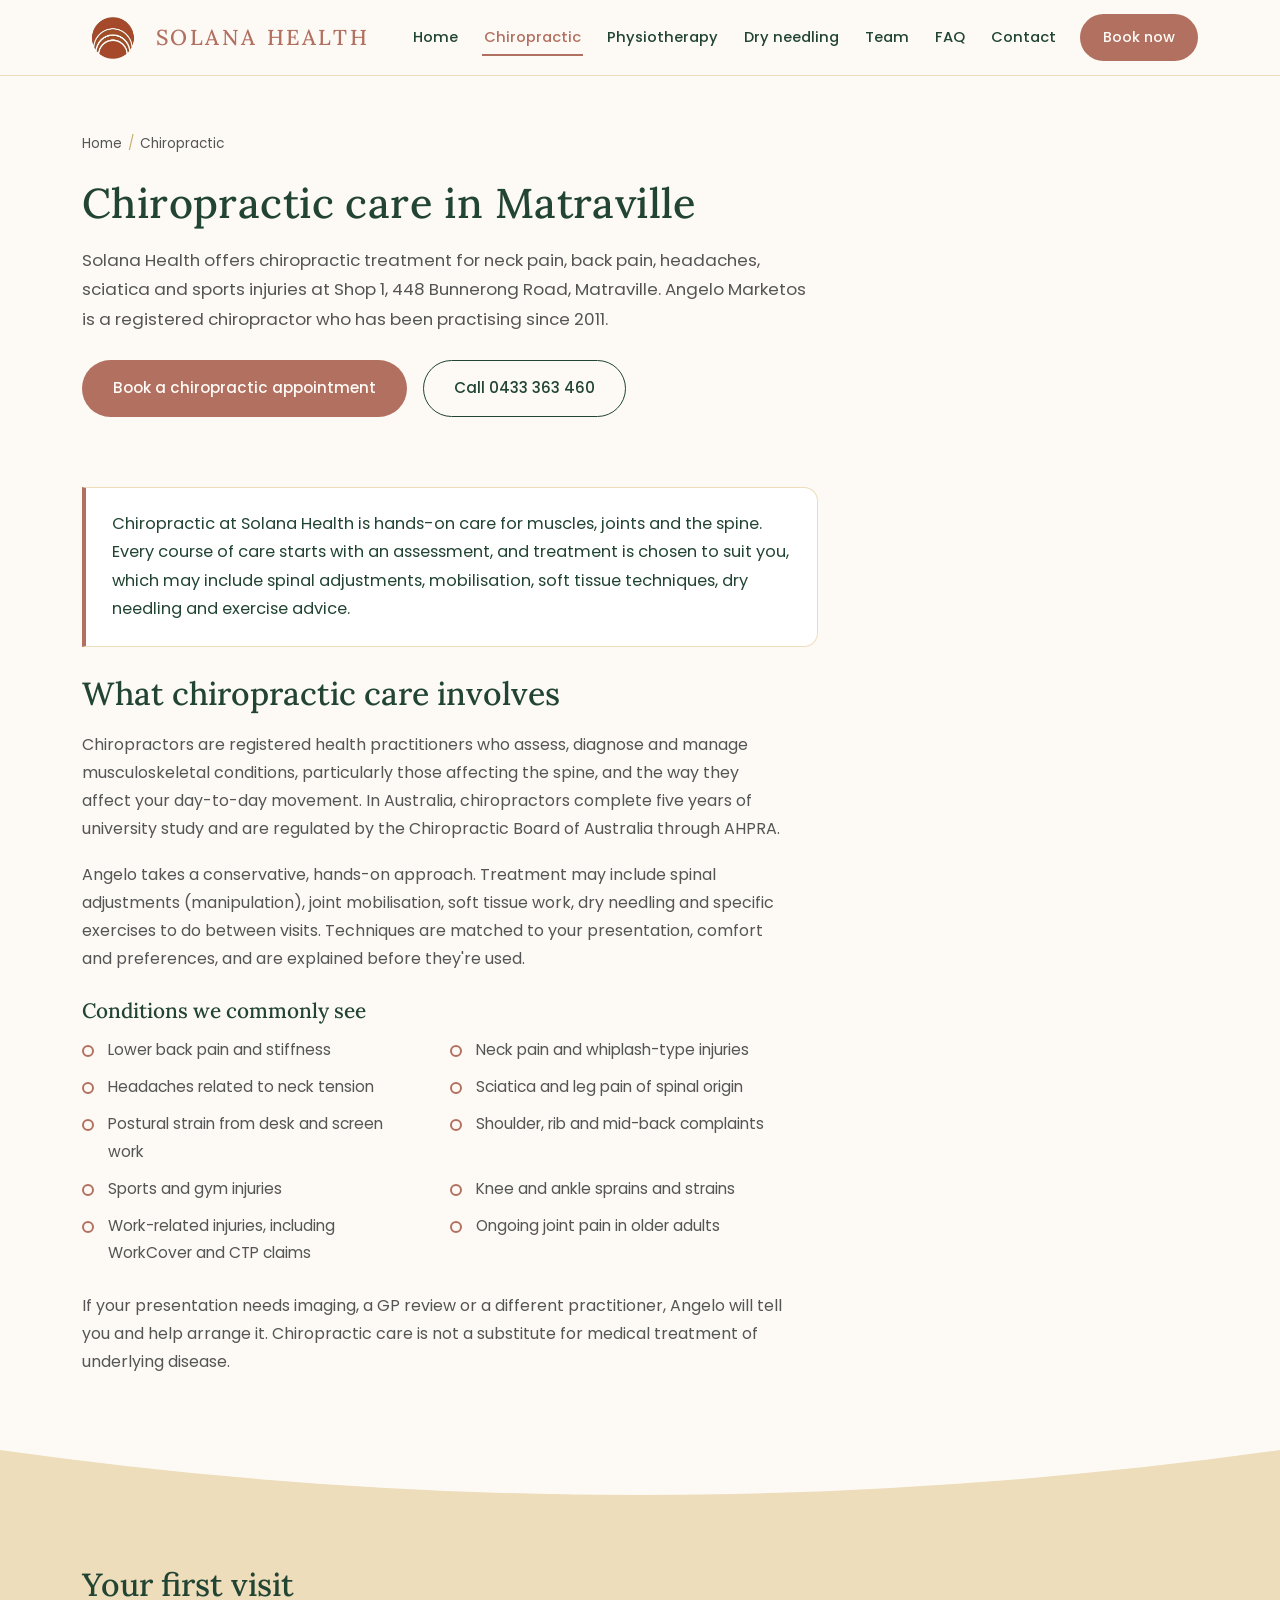
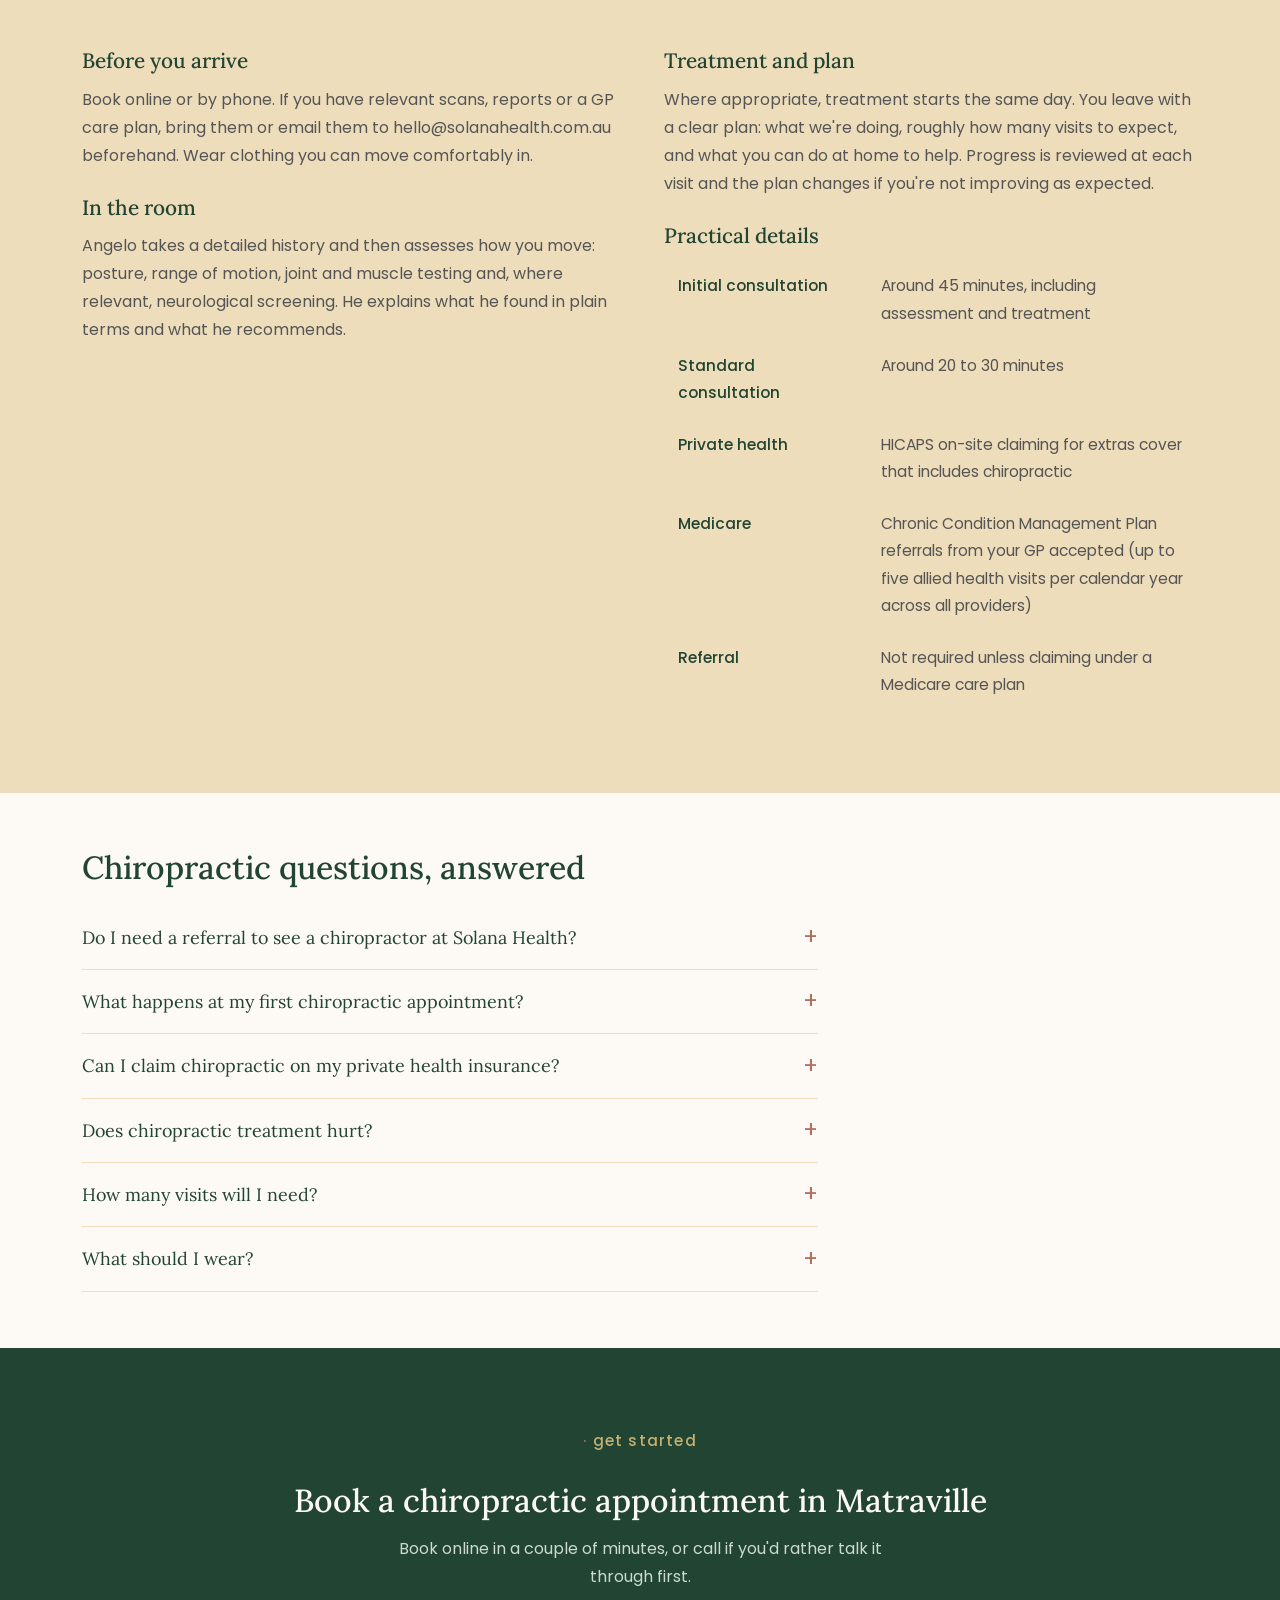
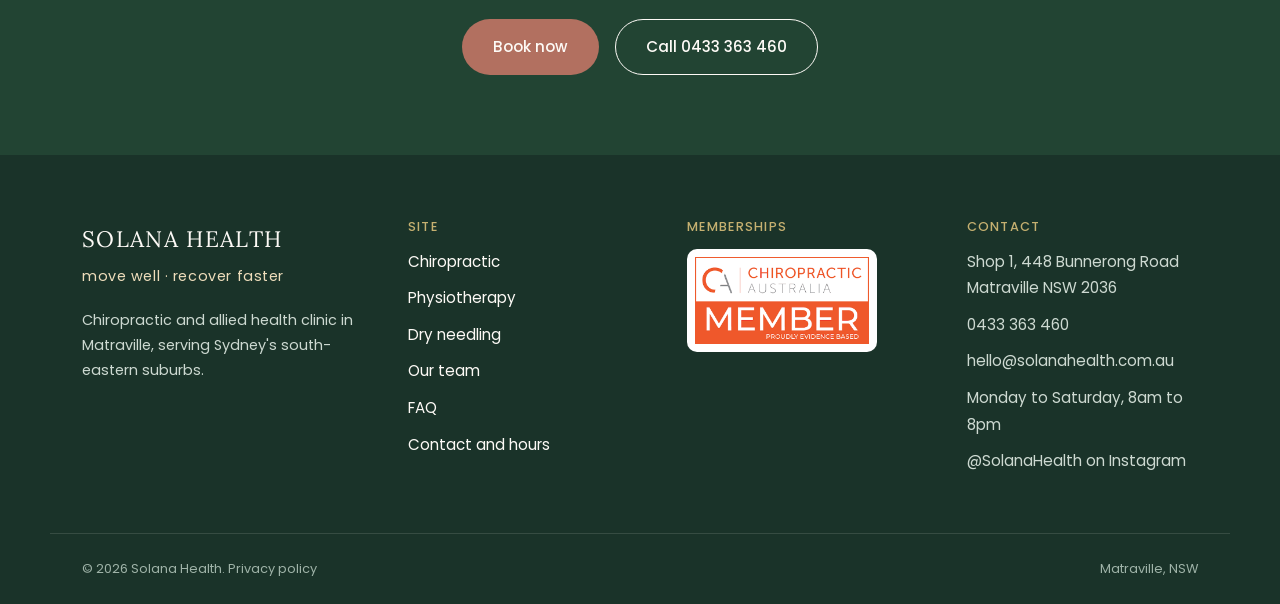
==== chiropractor-matraville/index.html @ 78c8e664 "Add files via upload" ====
<!DOCTYPE html>
<html lang="en-AU">
<head>
<meta charset="UTF-8">
<meta name="viewport" content="width=device-width, initial-scale=1.0">
<!-- Google Tag Manager -->
<script>(function(w,d,s,l,i){w[l]=w[l]||[];w[l].push({'gtm.start':
new Date().getTime(),event:'gtm.js'});var f=d.getElementsByTagName(s)[0],
j=d.createElement(s),dl=l!='dataLayer'?'&l='+l:'';j.async=true;j.src=
'https://www.googletagmanager.com/gtm.js?id='+i+dl;f.parentNode.insertBefore(j,f);
})(window,document,'script','dataLayer','GTM-WJT45XFH');</script>
<!-- End Google Tag Manager -->
<title>Chiropractor Matraville | Chiropractic Care at Solana Health</title>
<meta name="description" content="Chiropractic care in Matraville for neck pain, back pain, headaches, sciatica and sports injuries. Registered chiropractor Angelo Marketos, practising since 2011. HICAPS and Medicare care plans. Book online.">
<link rel="canonical" href="https://solanahealth.com.au/chiropractor-matraville/">
<meta name="robots" content="index, follow, max-snippet:-1, max-image-preview:large">
<meta name="geo.region" content="AU-NSW">
<meta name="geo.placename" content="Matraville">
<meta name="geo.position" content="-33.9561526;151.2298847">
<meta name="ICBM" content="-33.9561526, 151.2298847">
<meta property="og:type" content="website">
<meta property="og:site_name" content="Solana Health">
<meta property="og:locale" content="en_AU">
<meta property="og:title" content="Chiropractor Matraville | Chiropractic Care at Solana Health">
<meta property="og:description" content="Chiropractic care in Matraville for neck pain, back pain, headaches, sciatica and sports injuries. Registered chiropractor Angelo Marketos, practising since 2011. HICAPS and Medicare care plans. Book online.">
<meta property="og:url" content="https://solanahealth.com.au/chiropractor-matraville/">
<meta property="og:image" content="https://solanahealth.com.au/assets/img/og-solana-health.jpg">
<meta property="og:image:width" content="1200">
<meta property="og:image:height" content="630">
<meta name="twitter:card" content="summary_large_image">
<link rel="icon" type="image/png" href="/assets/img/favicon.png">
<link rel="apple-touch-icon" href="/assets/img/apple-touch-icon.png">
<link rel="preconnect" href="https://fonts.googleapis.com">
<link rel="preconnect" href="https://fonts.gstatic.com" crossorigin>
<link href="https://fonts.googleapis.com/css2?family=Lora:ital,wght@0,400;0,500;0,600;1,400&family=Poppins:wght@300;400;500;600&display=swap" rel="stylesheet">
<link rel="stylesheet" href="/assets/css/site.css">
<script type="application/ld+json">
{
 "@context": "https://schema.org",
 "@graph": [
  {
   "@type": "WebSite",
   "@id": "https://solanahealth.com.au/#website",
   "url": "https://solanahealth.com.au/",
   "name": "Solana Health",
   "publisher": {
    "@id": "https://solanahealth.com.au/#clinic"
   },
   "inLanguage": "en-AU"
  },
  {
   "@type": [
    "MedicalClinic",
    "LocalBusiness"
   ],
   "@id": "https://solanahealth.com.au/#clinic",
   "name": "Solana Health",
   "alternateName": "Solana Health Matraville",
   "description": "Solana Health is an allied health clinic at Shop 1, 448 Bunnerong Road, Matraville NSW 2036, offering chiropractic care and dry needling, with physiotherapy to follow. Open Monday to Saturday, 8am to 8pm. HICAPS on-site claiming and Medicare care plan referrals accepted.",
   "url": "https://solanahealth.com.au/",
   "logo": "https://solanahealth.com.au/assets/img/solana-health-icon.png",
   "image": "https://solanahealth.com.au/assets/img/og-solana-health.jpg",
   "telephone": "+61 433 363 460",
   "email": "hello@solanahealth.com.au",
   "slogan": "move well · recover faster",
   "priceRange": "$$",
   "currenciesAccepted": "AUD",
   "paymentAccepted": "Cash, Credit Card, EFTPOS, HICAPS",
   "medicalSpecialty": [
    "Chiropractic",
    "Musculoskeletal"
   ],
   "address": {
    "@type": "PostalAddress",
    "streetAddress": "Shop 1, 448 Bunnerong Road",
    "addressLocality": "Matraville",
    "addressRegion": "NSW",
    "postalCode": "2036",
    "addressCountry": "AU"
   },
   "geo": {
    "@type": "GeoCoordinates",
    "latitude": -33.9561526,
    "longitude": 151.2298847
   },
   "hasMap": "https://www.google.com/maps?q=Shop+1+448+Bunnerong+Road+Matraville+NSW+2036",
   "openingHoursSpecification": [
    {
     "@type": "OpeningHoursSpecification",
     "dayOfWeek": [
      "Monday",
      "Tuesday",
      "Wednesday",
      "Thursday",
      "Friday",
      "Saturday"
     ],
     "opens": "08:00",
     "closes": "20:00"
    }
   ],
   "areaServed": [
    {
     "@type": "Place",
     "name": "Matraville"
    },
    {
     "@type": "Place",
     "name": "Maroubra"
    },
    {
     "@type": "Place",
     "name": "Malabar"
    },
    {
     "@type": "Place",
     "name": "Chifley"
    },
    {
     "@type": "Place",
     "name": "Little Bay"
    },
    {
     "@type": "Place",
     "name": "Phillip Bay"
    },
    {
     "@type": "Place",
     "name": "La Perouse"
    },
    {
     "@type": "Place",
     "name": "Eastgardens"
    },
    {
     "@type": "Place",
     "name": "Pagewood"
    },
    {
     "@type": "Place",
     "name": "Hillsdale"
    },
    {
     "@type": "Place",
     "name": "Botany"
    },
    {
     "@type": "Place",
     "name": "Randwick"
    },
    {
     "@type": "Place",
     "name": "Eastern Suburbs Sydney"
    }
   ],
   "sameAs": [
    "https://www.instagram.com/solanahealth/"
   ],
   "founder": {
    "@id": "https://solanahealth.com.au/team/#angelo"
   },
   "employee": {
    "@id": "https://solanahealth.com.au/team/#angelo"
   },
   "availableService": [
    {
     "@type": "MedicalTherapy",
     "name": "Chiropractic",
     "url": "https://solanahealth.com.au/chiropractor-matraville/"
    },
    {
     "@type": "MedicalTherapy",
     "name": "Dry needling",
     "url": "https://solanahealth.com.au/dry-needling/"
    }
   ],
   "potentialAction": {
    "@type": "ReserveAction",
    "target": "https://solana-health.au5.cliniko.com/bookings#service",
    "name": "Book an appointment"
   }
  },
  {
   "@type": "Person",
   "@id": "https://solanahealth.com.au/team/#angelo",
   "name": "Angelo Marketos",
   "givenName": "Angelo",
   "familyName": "Marketos",
   "jobTitle": "Principal Chiropractor",
   "honorificPrefix": "Dr",
   "description": "Angelo Marketos is a chiropractor registered with the Chiropractic Board of Australia (AHPRA CHI0001597312), practising since 2011. He is the principal chiropractor at Solana Health in Matraville, Sydney.",
   "image": "https://solanahealth.com.au/assets/img/angelo-marketos-chiropractor-matraville.jpg",
   "url": "https://solanahealth.com.au/team/",
   "worksFor": {
    "@id": "https://solanahealth.com.au/#clinic"
   },
   "identifier": {
    "@type": "PropertyValue",
    "propertyID": "AHPRA registration number",
    "value": "CHI0001597312"
   },
   "hasCredential": [
    {
     "@type": "EducationalOccupationalCredential",
     "credentialCategory": "degree",
     "name": "Bachelor of Chiropractic Science"
    },
    {
     "@type": "EducationalOccupationalCredential",
     "credentialCategory": "degree",
     "name": "Master of Chiropractic"
    }
   ],
   "memberOf": {
    "@type": "Organization",
    "name": "Chiropractic Australia",
    "url": "https://www.chiropracticaustralia.org.au/"
   },
   "knowsAbout": [
    "Chiropractic",
    "Neck pain",
    "Lower back pain",
    "Headaches",
    "Sciatica",
    "Sports injuries",
    "Dry needling"
   ]
  },
  {
   "@type": "BreadcrumbList",
   "itemListElement": [
    {
     "@type": "ListItem",
     "position": 1,
     "name": "Home",
     "item": "https://solanahealth.com.au/"
    },
    {
     "@type": "ListItem",
     "position": 2,
     "name": "Chiropractic",
     "item": "https://solanahealth.com.au/chiropractor-matraville/"
    }
   ]
  },
  {
   "@type": "FAQPage",
   "mainEntity": [
    {
     "@type": "Question",
     "name": "Do I need a referral to see a chiropractor at Solana Health?",
     "acceptedAnswer": {
      "@type": "Answer",
      "text": "No. You can book directly online or by phone. A GP referral is only needed if you want to use a Medicare Chronic Condition Management Plan (previously called an EPC or CDM plan) for part of your care."
     }
    },
    {
     "@type": "Question",
     "name": "What happens at my first chiropractic appointment?",
     "acceptedAnswer": {
      "@type": "Answer",
      "text": "Your first visit includes a discussion of your health history and current concern, a physical and movement assessment, and, where appropriate, treatment on the day. Angelo explains what he found and agrees a plan with you before anything else happens. Allow around 45 minutes."
     }
    },
    {
     "@type": "Question",
     "name": "Can I claim chiropractic on my private health insurance?",
     "acceptedAnswer": {
      "@type": "Answer",
      "text": "Yes, if your extras cover includes chiropractic. We have HICAPS, so you can claim on the spot and pay only the gap."
     }
    },
    {
     "@type": "Question",
     "name": "Does chiropractic treatment hurt?",
     "acceptedAnswer": {
      "@type": "Answer",
      "text": "Most people find treatment comfortable. Some techniques involve a quick, controlled movement of a joint, and mild soreness for a day or so afterwards is normal. Angelo talks you through each technique before using it, and you can ask for an alternative approach at any time."
     }
    },
    {
     "@type": "Question",
     "name": "How many visits will I need?",
     "acceptedAnswer": {
      "@type": "Answer",
      "text": "It depends on the problem, how long you've had it and your goals. After the first assessment Angelo gives you an honest estimate and reviews progress at each visit rather than locking you into a long plan."
     }
    },
    {
     "@type": "Question",
     "name": "What should I wear?",
     "acceptedAnswer": {
      "@type": "Answer",
      "text": "Comfortable clothing you can move in. Gowns and towels are available if needed."
     }
    }
   ]
  },
  {
   "@type": "MedicalWebPage",
   "@id": "https://solanahealth.com.au/chiropractor-matraville/#page",
   "url": "https://solanahealth.com.au/chiropractor-matraville/",
   "name": "Chiropractic care in Matraville",
   "about": {
    "@type": "MedicalTherapy",
    "name": "Chiropractic"
   },
   "provider": {
    "@id": "https://solanahealth.com.au/#clinic"
   },
   "reviewedBy": {
    "@id": "https://solanahealth.com.au/team/#angelo"
   },
   "lastReviewed": "2026-09-14",
   "isPartOf": {
    "@id": "https://solanahealth.com.au/#website"
   }
  }
 ]
}
</script>
</head>
<body>
<!-- Google Tag Manager (noscript) -->
<noscript><iframe src="https://www.googletagmanager.com/ns.html?id=GTM-WJT45XFH"
height="0" width="0" style="display:none;visibility:hidden"></iframe></noscript>
<!-- End Google Tag Manager (noscript) -->
<a class="skip-link" href="#main">Skip to content</a>
<header class="site-header">
  <div class="header-inner">
    <a href="/" class="brand" aria-label="Solana Health home">
      <img class="brand-icon" src="/assets/img/solana-health-icon.png" alt="" width="62" height="42">
      <span class="brand-name">Solana Health</span>
    </a>
    <button class="nav-toggle" aria-label="Toggle menu" aria-expanded="false" aria-controls="main-nav" onclick="var n=document.getElementById('main-nav');n.classList.toggle('open');this.setAttribute('aria-expanded',n.classList.contains('open'))">
      <span></span><span></span><span></span>
    </button>
    <nav class="main-nav" id="main-nav" aria-label="Main">
      <a href="/">Home</a><a href="/chiropractor-matraville/" class="active">Chiropractic</a><a href="/physiotherapy-matraville/">Physiotherapy</a><a href="/dry-needling/">Dry needling</a><a href="/team/">Team</a><a href="/faq/">FAQ</a><a href="/contact/">Contact</a>
      <a href="https://solana-health.au5.cliniko.com/bookings#service" class="btn btn-primary" target="_blank" rel="noopener">Book now</a>
    </nav>
  </div>
</header>
<main id="main">
<section class="page-hero"><div class="section-inner">
  <nav class="breadcrumb" aria-label="Breadcrumb"><ol><li><a href="/">Home</a></li><li aria-current="page">Chiropractic</li></ol></nav>
  <h1>Chiropractic care in Matraville</h1>
  <p class="hero-lead">Solana Health offers chiropractic treatment for neck pain, back pain, headaches, sciatica and sports injuries at Shop 1, 448 Bunnerong Road, Matraville. Angelo Marketos is a registered chiropractor who has been practising since 2011.</p>
  <div class="hero-actions"><a href="https://solana-health.au5.cliniko.com/bookings#service" class="btn btn-primary" target="_blank" rel="noopener">Book a chiropractic appointment</a><a href="tel:+61433363460" class="btn btn-outline">Call 0433 363 460</a></div>
</div></section>
<section class="content-section" style="padding-top:20px;"><div class="section-inner">
  <div class="answer-box"><p>Chiropractic at Solana Health is hands-on care for muscles, joints and the spine. Every course of care starts with an assessment, and treatment is chosen to suit you, which may include spinal adjustments, mobilisation, soft tissue techniques, dry needling and exercise advice.</p></div>
  <h2>What chiropractic care involves</h2>
  <p>Chiropractors are registered health practitioners who assess, diagnose and manage musculoskeletal conditions, particularly those affecting the spine, and the way they affect your day-to-day movement. In Australia, chiropractors complete five years of university study and are regulated by the Chiropractic Board of Australia through AHPRA.</p>
  <p>Angelo takes a conservative, hands-on approach. Treatment may include spinal adjustments (manipulation), joint mobilisation, soft tissue work, dry needling and specific exercises to do between visits. Techniques are matched to your presentation, comfort and preferences, and are explained before they're used.</p>
  <h3>Conditions we commonly see</h3>
  <ul class="treat-list"><li>Lower back pain and stiffness</li><li>Neck pain and whiplash-type injuries</li><li>Headaches related to neck tension</li><li>Sciatica and leg pain of spinal origin</li><li>Postural strain from desk and screen work</li><li>Shoulder, rib and mid-back complaints</li><li>Sports and gym injuries</li><li>Knee and ankle sprains and strains</li><li>Work-related injuries, including WorkCover and CTP claims</li><li>Ongoing joint pain in older adults</li></ul>
  <p>If your presentation needs imaging, a GP review or a different practitioner, Angelo will tell you and help arrange it. Chiropractic care is not a substitute for medical treatment of underlying disease.</p>
</div></section>
<div class="divider" aria-hidden="true"><svg viewBox="0 0 1440 60" preserveAspectRatio="none" xmlns="http://www.w3.org/2000/svg"><path d="M0,0 C480,60 960,60 1440,0 L1440,60 L0,60 Z" fill="#EEDDBB"/></svg></div>
<section class="content-section band-oak"><div class="section-inner">
  <h2>Your first visit</h2>
  <div class="two-col">
    <div>
      <h3>Before you arrive</h3>
      <p>Book online or by phone. If you have relevant scans, reports or a GP care plan, bring them or email them to hello@solanahealth.com.au beforehand. Wear clothing you can move comfortably in.</p>
      <h3>In the room</h3>
      <p>Angelo takes a detailed history and then assesses how you move: posture, range of motion, joint and muscle testing and, where relevant, neurological screening. He explains what he found in plain terms and what he recommends.</p>
    </div>
    <div>
      <h3>Treatment and plan</h3>
      <p>Where appropriate, treatment starts the same day. You leave with a clear plan: what we're doing, roughly how many visits to expect, and what you can do at home to help. Progress is reviewed at each visit and the plan changes if you're not improving as expected.</p>
      <h3>Practical details</h3>
      <table class="facts">
        <tr><th>Initial consultation</th><td>Around 45 minutes, including assessment and treatment</td></tr>
        <tr><th>Standard consultation</th><td>Around 20 to 30 minutes</td></tr>
        <tr><th>Private health</th><td>HICAPS on-site claiming for extras cover that includes chiropractic</td></tr>
        <tr><th>Medicare</th><td>Chronic Condition Management Plan referrals from your GP accepted (up to five allied health visits per calendar year across all providers)</td></tr>
        <tr><th>Referral</th><td>Not required unless claiming under a Medicare care plan</td></tr>
      </table>
    </div>
  </div>
</div></section>
<section class="content-section"><div class="section-inner">
  <h2>Chiropractic questions, answered</h2>
  <div class="faq-list"><details><summary>Do I need a referral to see a chiropractor at Solana Health?</summary><p>No. You can book directly online or by phone. A GP referral is only needed if you want to use a Medicare Chronic Condition Management Plan (previously called an EPC or CDM plan) for part of your care.</p></details><details><summary>What happens at my first chiropractic appointment?</summary><p>Your first visit includes a discussion of your health history and current concern, a physical and movement assessment, and, where appropriate, treatment on the day. Angelo explains what he found and agrees a plan with you before anything else happens. Allow around 45 minutes.</p></details><details><summary>Can I claim chiropractic on my private health insurance?</summary><p>Yes, if your extras cover includes chiropractic. We have HICAPS, so you can claim on the spot and pay only the gap.</p></details><details><summary>Does chiropractic treatment hurt?</summary><p>Most people find treatment comfortable. Some techniques involve a quick, controlled movement of a joint, and mild soreness for a day or so afterwards is normal. Angelo talks you through each technique before using it, and you can ask for an alternative approach at any time.</p></details><details><summary>How many visits will I need?</summary><p>It depends on the problem, how long you've had it and your goals. After the first assessment Angelo gives you an honest estimate and reviews progress at each visit rather than locking you into a long plan.</p></details><details><summary>What should I wear?</summary><p>Comfortable clothing you can move in. Gowns and towels are available if needed.</p></details></div>
</div></section>
<section class="cta-band"><div class="section-inner">
  <p class="eyebrow">get started</p><h2>Book a chiropractic appointment in Matraville</h2><p>Book online in a couple of minutes, or call if you'd rather talk it through first.</p>
  <div class="cta-actions"><a href="https://solana-health.au5.cliniko.com/bookings#service" class="btn btn-primary" target="_blank" rel="noopener">Book now</a>
  <a href="tel:+61433363460" class="btn btn-outline">Call 0433 363 460</a></div>
</div></section>
</main>
<footer class="site-footer">
  <div class="footer-inner section-inner">
    <div class="footer-col">
      <p class="footer-wordmark">SOLANA HEALTH</p>
      <p class="footer-tagline">move well · recover faster</p>
      <p class="footer-desc">Chiropractic and allied health clinic in Matraville, serving Sydney's south-eastern suburbs.</p>
    </div>
    <div class="footer-col">
      <h4>Site</h4>
      <nav class="footer-nav" aria-label="Footer">
        <a href="/chiropractor-matraville/">Chiropractic</a>
        <a href="/physiotherapy-matraville/">Physiotherapy</a>
        <a href="/dry-needling/">Dry needling</a>
        <a href="/team/">Our team</a>
        <a href="/faq/">FAQ</a>
        <a href="/contact/">Contact and hours</a>
      </nav>
    </div>
    <div class="footer-col">
      <h4>Memberships</h4>
      <a href="https://www.chiropracticaustralia.org.au/" target="_blank" rel="noopener" class="member-badge">
        <img src="/assets/img/chiropractic-australia-member.png" alt="Chiropractic Australia member badge" width="174" height="87" loading="lazy">
      </a>
    </div>
    <div class="footer-col footer-contact">
      <h4>Contact</h4>
      <p>Shop 1, 448 Bunnerong Road<br>Matraville NSW 2036</p>
      <p><a href="tel:+61433363460">0433 363 460</a></p>
      <p><a href="mailto:hello@solanahealth.com.au">hello@solanahealth.com.au</a></p>
      <p>Monday to Saturday, 8am to 8pm</p>
      <p><a href="https://www.instagram.com/solanahealth/" target="_blank" rel="noopener">@SolanaHealth on Instagram</a></p>
    </div>
  </div>
  <div class="footer-bottom">
    <p>© 2026 Solana Health. <a href="/privacy-policy/">Privacy policy</a></p>
    <p>Matraville, NSW</p>
  </div>
</footer>
</body>
</html>
---- assets/css/site.css ----
:root{
  --forest:#224433;
  --terracotta:#B27060;
  --cream:#FDFAF6;
  --oak:#EEDDBB;
  --grey:#555555;
  --brass:#C5B070;
  --max:1180px;
}
*{margin:0;padding:0;box-sizing:border-box;}
html{scroll-behavior:smooth;}
@media (prefers-reduced-motion:reduce){html{scroll-behavior:auto;} *{transition:none !important;}}
body{font-family:'Poppins',sans-serif;color:var(--forest);background:var(--cream);line-height:1.75;font-size:16px;}
h1,h2,h3,h4{font-family:'Lora',serif;font-weight:500;line-height:1.2;color:var(--forest);}
a{color:inherit;text-decoration:none;}
img{display:block;max-width:100%;height:auto;}
.section-inner{max-width:var(--max);margin:0 auto;padding:0 32px;}
.skip-link{position:absolute;left:-999px;top:8px;background:var(--forest);color:var(--cream);padding:8px 14px;border-radius:6px;z-index:100;}
.skip-link:focus{left:8px;}
.eyebrow{font-family:'Poppins',sans-serif;text-transform:lowercase;letter-spacing:.08em;color:var(--forest);font-size:0.95rem;font-weight:500;margin-bottom:10px;}
.eyebrow::before{content:"· ";color:var(--terracotta);}

/* Buttons */
.btn{display:inline-block;font-family:'Poppins',sans-serif;font-size:0.95rem;font-weight:500;padding:14px 30px;border-radius:999px;transition:all .2s ease;border:1.5px solid transparent;}
.btn-primary{background:var(--terracotta);color:var(--cream);}
.btn-primary:hover{background:#9c5c4f;}
.btn-outline{border-color:var(--forest);color:var(--forest);}
.btn-outline:hover{background:var(--forest);color:var(--cream);}
.btn:focus-visible,a:focus-visible,button:focus-visible{outline:3px solid var(--brass);outline-offset:2px;}

/* Header */
.site-header{position:sticky;top:0;z-index:50;background:var(--cream);border-bottom:1px solid var(--oak);}
.header-inner{max-width:var(--max);margin:0 auto;padding:14px 32px;display:flex;align-items:center;justify-content:space-between;gap:24px;}
.brand{display:flex;align-items:center;gap:12px;}
.brand-icon{height:42px;width:auto;}
.brand-name{white-space:nowrap;font-family:'Lora',serif;font-size:1.35rem;font-weight:500;letter-spacing:.12em;text-transform:uppercase;color:var(--terracotta);}
.main-nav{display:flex;align-items:center;gap:22px;font-size:0.92rem;font-weight:500;white-space:nowrap;}
.main-nav a:not(.btn){position:relative;padding:4px 2px;}
.main-nav a:not(.btn)::after{content:"";position:absolute;left:0;bottom:-2px;width:0;height:2px;background:var(--terracotta);transition:width .2s ease;}
.main-nav a:not(.btn):hover::after,.main-nav a.active::after{width:100%;}
.main-nav a.active{color:var(--terracotta);}
.main-nav .btn{padding:10px 22px;font-size:.9rem;}
.nav-toggle{display:none;}

/* Hero (home) */
.hero{position:relative;overflow:hidden;padding:80px 0 100px;}
.hero-inner{max-width:var(--max);margin:0 auto;padding:0 32px;display:grid;grid-template-columns:1.1fr 0.9fr;gap:48px;align-items:center;position:relative;z-index:2;}
.hero h1{font-size:3.2rem;margin-bottom:22px;letter-spacing:.01em;}
.hero-lead{font-size:1.05rem;color:var(--grey);max-width:32em;margin-bottom:34px;}
.hero-actions{display:flex;gap:16px;flex-wrap:wrap;}
.hero-graphic{position:absolute;top:50%;right:-120px;transform:translateY(-50%);width:620px;height:620px;z-index:1;pointer-events:none;}
.hero-graphic svg{width:100%;height:100%;}
.hero-facts{margin-top:30px;display:flex;flex-wrap:wrap;gap:8px 28px;font-size:.9rem;color:var(--grey);}
.hero-facts span::before{content:"";display:inline-block;width:9px;height:9px;border:2px solid var(--terracotta);border-radius:50%;margin-right:8px;vertical-align:1px;}

/* Dividers */
.divider{display:block;width:100%;height:60px;}
.divider svg{display:block;width:100%;height:100%;}

/* Home sections */
.services{padding:90px 0 100px;}
.services-head{max-width:38em;margin-bottom:48px;}
.services-head h2{font-size:2.2rem;}
.service-grid{display:grid;grid-template-columns:repeat(auto-fit,minmax(300px,1fr));gap:32px;}
.service-card{background:#fff;border:1px solid var(--oak);border-radius:18px;padding:40px;}
.arc-icon{margin-bottom:22px;}
.service-card h3{font-size:1.5rem;margin-bottom:14px;}
.service-card p{color:var(--grey);margin-bottom:20px;}
.text-link{font-weight:500;color:var(--terracotta);}
.text-link:hover{text-decoration:underline;}
.why-us{background:var(--oak);padding:90px 0 100px;}
.why-us h2{font-size:2.2rem;margin-bottom:48px;max-width:38em;}
.pillar-grid{display:grid;grid-template-columns:repeat(3,1fr);gap:40px;}
.pillar .arc-icon{margin-bottom:18px;}
.pillar h3{font-size:1.2rem;margin-bottom:10px;font-weight:600;}
.pillar p{color:var(--grey);font-size:0.95rem;}
.team-teaser{padding:100px 0;}
.team-teaser-inner{display:grid;grid-template-columns:0.85fr 1.15fr;gap:56px;align-items:center;}
.team-photo{aspect-ratio:3/4;border-radius:18px;border:1px solid var(--oak);overflow:hidden;background:var(--oak);}
.team-photo img{width:100%;height:100%;object-fit:cover;object-position:top center;}
.team-teaser h2{font-size:2.2rem;margin-bottom:18px;}
.team-teaser p{color:var(--grey);margin-bottom:22px;max-width:32em;}
.areas{padding:0 0 90px;}
.areas p{color:var(--grey);max-width:44em;}
.areas h2{font-size:1.6rem;margin-bottom:14px;}

/* Visit */
.visit{background:var(--forest);color:var(--cream);padding:90px 0 100px;}
.visit-inner{display:grid;grid-template-columns:1fr 1fr;gap:56px;align-items:center;}
.visit .eyebrow{color:var(--brass);}
.visit .eyebrow::before{color:var(--terracotta);}
.visit h2{color:var(--cream);font-size:2.2rem;margin-bottom:22px;}
.visit .address{font-size:1.1rem;margin-bottom:14px;}
.visit .hours{color:#cdd9d1;margin-bottom:30px;font-size:.95rem;}
.visit-actions{display:flex;gap:16px;flex-wrap:wrap;}
.visit .btn-outline{border-color:var(--cream);color:var(--cream);}
.visit .btn-outline:hover{background:var(--cream);color:var(--forest);}
.visit-map{border-radius:18px;overflow:hidden;border:1px solid rgba(253,250,246,.15);aspect-ratio:4/3;}
.visit-map iframe{width:100%;height:100%;border:0;display:block;filter:saturate(.85);}

/* Inner pages */
.page-hero{padding:56px 0 44px;}
.page-hero h1{font-size:2.6rem;margin-bottom:18px;max-width:46rem;letter-spacing:.01em;}
.page-hero .hero-lead{max-width:46rem;margin-bottom:26px;}
.page-hero .hero-actions{margin-bottom:6px;}
.breadcrumb{font-size:.85rem;color:var(--grey);margin-bottom:22px;}
.breadcrumb ol{list-style:none;display:flex;flex-wrap:wrap;gap:6px;}
.breadcrumb li+li::before{content:"/";margin-right:6px;color:var(--brass);}
.breadcrumb a:hover{color:var(--terracotta);}
.content-section{padding:56px 0;}
.content-section h2{font-size:2rem;margin-bottom:18px;max-width:30em;}
.content-section h3{font-size:1.3rem;margin:26px 0 12px;}
.content-section p{color:var(--grey);max-width:44em;margin-bottom:18px;}
.content-section .section-icon{margin-bottom:18px;}
.band-oak{background:var(--oak);}
.treat-list{list-style:none;display:grid;grid-template-columns:1fr 1fr;gap:10px 32px;margin:4px 0 26px;max-width:44em;}
.treat-list-single{grid-template-columns:1fr;}
.treat-list li{padding-left:26px;position:relative;color:var(--grey);font-size:.97rem;}
.treat-list li::before{content:"";position:absolute;left:0;top:9px;width:12px;height:12px;border:2px solid var(--terracotta);border-radius:50%;box-sizing:border-box;}
.two-col{display:grid;grid-template-columns:1fr 1fr;gap:48px;align-items:start;}
.answer-box{background:#fff;border:1px solid var(--oak);border-left:4px solid var(--terracotta);border-radius:0 14px 14px 0;padding:22px 26px;max-width:46em;margin-bottom:28px;}
.answer-box p{margin:0;color:var(--forest);font-size:1.02rem;}
.notice{background:#fff;border:1px solid var(--oak);border-radius:14px;padding:22px 26px;max-width:46em;margin-bottom:28px;}
.notice p{margin:0;}

/* Facts table */
.facts{width:100%;max-width:44em;border-collapse:collapse;margin:8px 0 26px;font-size:.97rem;}
.facts th,.facts td{text-align:left;padding:12px 14px;border-bottom:1px solid var(--oak);vertical-align:top;}
.facts th{font-family:'Poppins',sans-serif;font-weight:500;color:var(--forest);width:38%;}
.facts td{color:var(--grey);}

/* FAQ */
.faq-list{max-width:46em;}
.faq-list details{border-bottom:1px solid var(--oak);padding:16px 0;}
.faq-list summary{cursor:pointer;font-family:'Lora',serif;font-size:1.12rem;color:var(--forest);list-style:none;display:flex;justify-content:space-between;gap:16px;align-items:center;}
.faq-list summary::-webkit-details-marker{display:none;}
.faq-list summary::after{content:"+";color:var(--terracotta);font-family:'Poppins',sans-serif;font-size:1.4rem;line-height:1;flex:0 0 auto;}
.faq-list details[open] summary::after{content:"−";}
.faq-list details p{color:var(--grey);margin:12px 0 0;max-width:42em;}

/* CTA band */
.cta-band{background:var(--forest);color:var(--cream);padding:80px 0;text-align:center;}
.cta-band .eyebrow{color:var(--brass);}
.cta-band .eyebrow::before{color:var(--terracotta);}
.cta-band h2{color:var(--cream);font-size:2rem;margin-bottom:14px;}
.cta-band p{color:#cdd9d1;max-width:34em;margin:0 auto 28px;}
.cta-actions{display:flex;gap:16px;flex-wrap:wrap;justify-content:center;}
.cta-band .btn-outline{border-color:var(--cream);color:var(--cream);}
.cta-band .btn-outline:hover{background:var(--cream);color:var(--forest);}

/* Team */
.team-profile{display:grid;grid-template-columns:0.8fr 1.2fr;gap:56px;align-items:start;padding:10px 0 60px;}
.team-profile-body h2{font-size:2rem;margin-bottom:4px;}
.team-profile-role{color:var(--terracotta);font-weight:500;font-size:1.05rem;margin-bottom:18px;}
.team-profile-body p{color:var(--grey);margin-bottom:18px;max-width:42em;}
.team-profile-body h3{font-size:1.1rem;margin:22px 0 12px;font-weight:600;}
.team-more{background:#fff;border:1px solid var(--oak);border-radius:18px;padding:44px;text-align:center;margin-bottom:70px;}
.team-more .arc-icon{margin:0 auto 18px;width:fit-content;}
.team-more h3{font-size:1.4rem;margin-bottom:12px;}
.team-more p{color:var(--grey);max-width:36em;margin:0 auto 20px;}
.membership-badge{display:inline-block;background:#fff;border:1px solid var(--oak);border-radius:10px;padding:8px;max-width:210px;margin-top:6px;}

/* Contact page */
.contact-grid{display:grid;grid-template-columns:1fr 1fr;gap:48px;padding-bottom:70px;}
.contact-card{background:#fff;border:1px solid var(--oak);border-radius:18px;padding:36px;}
.contact-card h2{font-size:1.5rem;margin-bottom:16px;}
.contact-card p{color:var(--grey);margin-bottom:12px;}
.contact-card a:not(.btn){color:var(--terracotta);font-weight:500;}
.contact-map{border-radius:18px;overflow:hidden;border:1px solid var(--oak);aspect-ratio:4/3;}
.contact-map iframe{width:100%;height:100%;border:0;display:block;}

/* Footer */
.site-footer{background:#1a3329;color:var(--cream);padding:64px 0 0;}
.footer-inner{display:grid;grid-template-columns:1.2fr 1fr 1fr 1fr;gap:48px;padding-bottom:48px;border-bottom:1px solid rgba(253,250,246,.12);}
.footer-wordmark{font-family:'Lora',serif;font-size:1.4rem;letter-spacing:.06em;margin-bottom:6px;}
.footer-tagline{font-size:.9rem;color:var(--oak);text-transform:lowercase;letter-spacing:.04em;margin-bottom:18px;}
.footer-desc{font-size:.9rem;color:#cdd9d1;max-width:24em;}
.footer-nav{display:flex;flex-direction:column;gap:10px;font-size:.95rem;}
.footer-nav a:hover{color:var(--brass);}
.footer-col h4{font-family:'Poppins',sans-serif;font-size:.8rem;letter-spacing:.1em;text-transform:uppercase;color:var(--brass);margin-bottom:14px;font-weight:500;}
.footer-contact p{font-size:.95rem;margin-bottom:10px;color:#cdd9d1;}
.footer-contact a:hover{color:var(--brass);}
.footer-bottom{max-width:var(--max);margin:0 auto;padding:24px 32px;font-size:.8rem;color:#9fb3a8;display:flex;justify-content:space-between;flex-wrap:wrap;gap:8px;}
.footer-bottom a:hover{color:var(--brass);}
.member-badge{display:inline-block;background:#fff;border-radius:10px;padding:8px;max-width:190px;}

@media (max-width:1100px) and (min-width:761px){.main-nav{gap:16px;font-size:.86rem;} .main-nav .btn{padding:9px 16px;font-size:.84rem;} .brand-name{font-size:1.15rem;letter-spacing:.09em;}}
/* Responsive */
@media (max-width:920px){
  .hero-inner{grid-template-columns:1fr;}
  .hero h1{font-size:2.4rem;}
  .hero-graphic{display:none;}
  .service-grid{grid-template-columns:1fr;}
  .pillar-grid{grid-template-columns:1fr;gap:32px;}
  .team-teaser-inner{grid-template-columns:1fr;}
  .team-info{order:1;} .team-photo{order:2;}
  .visit-inner,.two-col,.contact-grid{grid-template-columns:1fr;}
  .footer-inner{grid-template-columns:1fr;gap:36px;}
  .page-hero h1{font-size:2.1rem;}
  .treat-list{grid-template-columns:1fr;}
  .team-profile{grid-template-columns:1fr;}
  .team-profile-body{order:1;}
}
@media (max-width:760px){
  .main-nav{position:fixed;top:71px;left:0;right:0;bottom:0;background:var(--cream);flex-direction:column;align-items:flex-start;padding:32px;gap:22px;font-size:1.1rem;transform:translateX(100%);transition:transform .25s ease;overflow-y:auto;}
  .main-nav.open{transform:translateX(0);}
  .nav-toggle{display:flex;flex-direction:column;gap:5px;justify-content:center;width:32px;height:32px;background:none;border:0;cursor:pointer;z-index:60;}
  .nav-toggle span{display:block;width:100%;height:2px;background:var(--forest);}
  .brand-name{font-size:1.05rem;letter-spacing:.08em;}
}
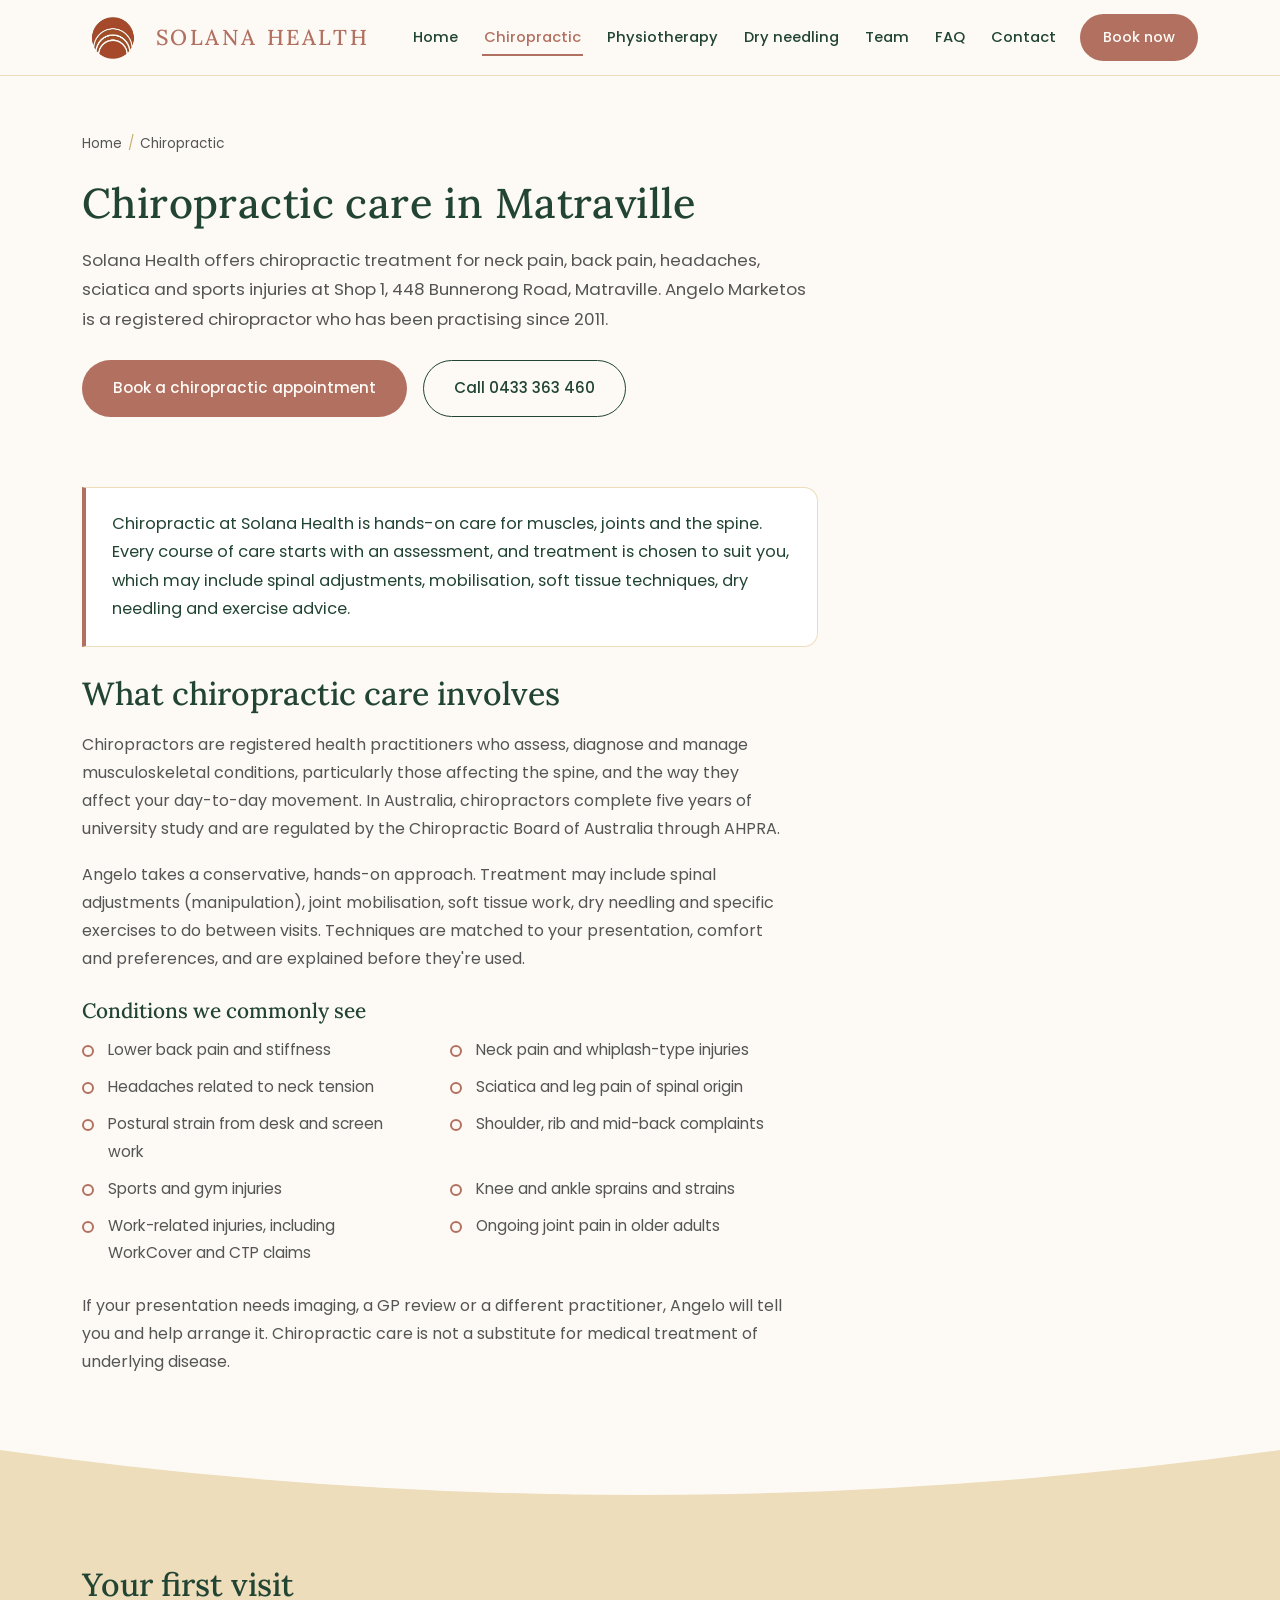
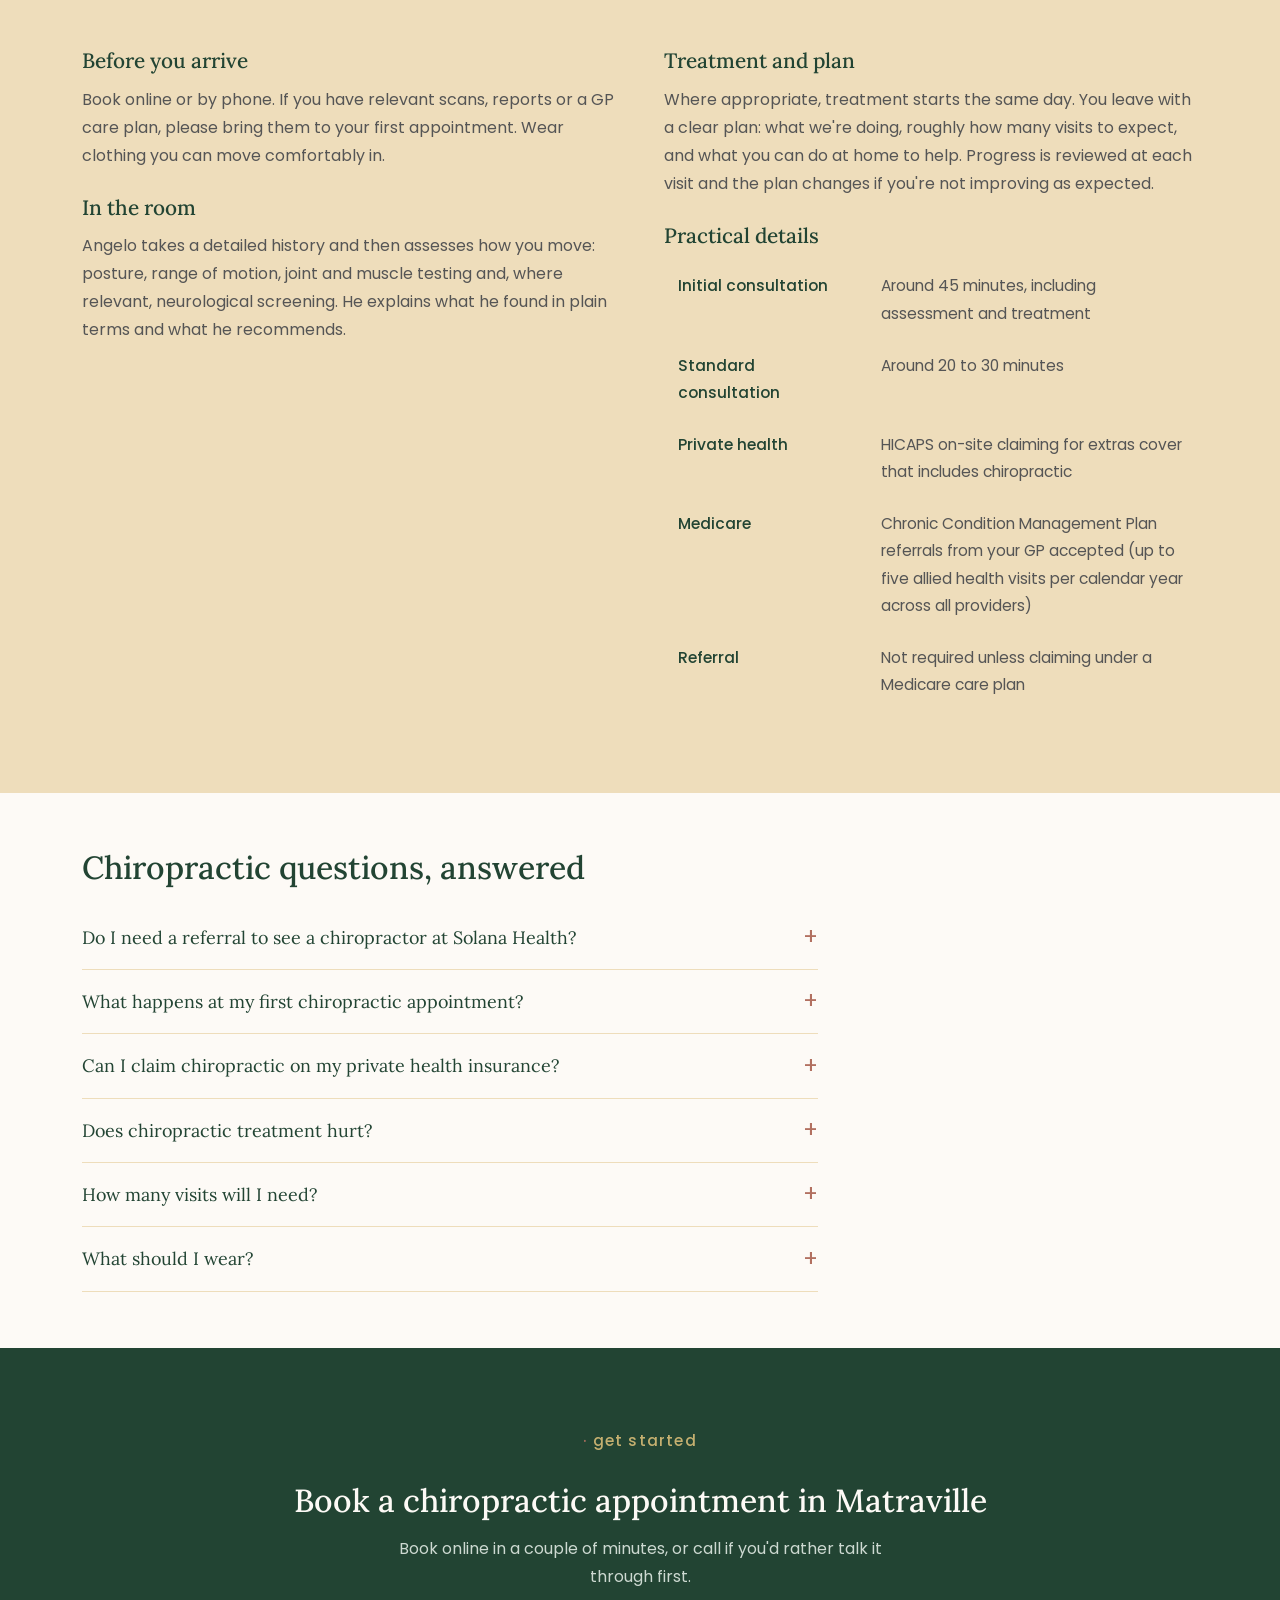
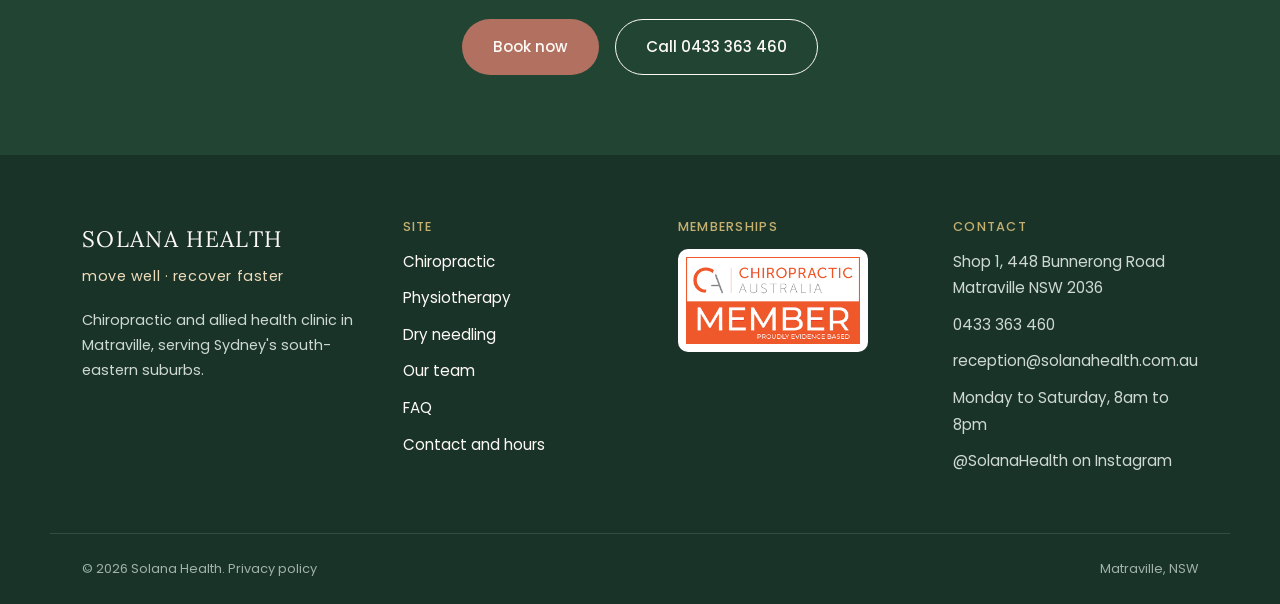
==== commit e48e900f: "Ask patients to bring scans and reports rather than email them Updates the first-visit paragraph on " ====
--- a/chiropractor-matraville/index.html
+++ b/chiropractor-matraville/index.html
@@ -61,7 +61,7 @@
    "logo": "https://solanahealth.com.au/assets/img/solana-health-icon.png",
    "image": "https://solanahealth.com.au/assets/img/og-solana-health.jpg",
    "telephone": "+61 433 363 460",
-   "email": "hello@solanahealth.com.au",
+   "email": "reception@solanahealth.com.au",
    "slogan": "move well · recover faster",
    "priceRange": "$$",
    "currenciesAccepted": "AUD",
@@ -363,7 +363,7 @@
   <div class="two-col">
     <div>
       <h3>Before you arrive</h3>
-      <p>Book online or by phone. If you have relevant scans, reports or a GP care plan, bring them or email them to hello@solanahealth.com.au beforehand. Wear clothing you can move comfortably in.</p>
+      <p>Book online or by phone. If you have relevant scans, reports or a GP care plan, please bring them to your first appointment. Wear clothing you can move comfortably in.</p>
       <h3>In the room</h3>
       <p>Angelo takes a detailed history and then assesses how you move: posture, range of motion, joint and muscle testing and, where relevant, neurological screening. He explains what he found in plain terms and what he recommends.</p>
     </div>
@@ -419,7 +419,7 @@
       <h4>Contact</h4>
       <p>Shop 1, 448 Bunnerong Road<br>Matraville NSW 2036</p>
       <p><a href="tel:+61433363460">0433 363 460</a></p>
-      <p><a href="mailto:hello@solanahealth.com.au">hello@solanahealth.com.au</a></p>
+      <p><a href="mailto:reception@solanahealth.com.au">reception@solanahealth.com.au</a></p>
       <p>Monday to Saturday, 8am to 8pm</p>
       <p><a href="https://www.instagram.com/solanahealth/" target="_blank" rel="noopener">@SolanaHealth on Instagram</a></p>
     </div>
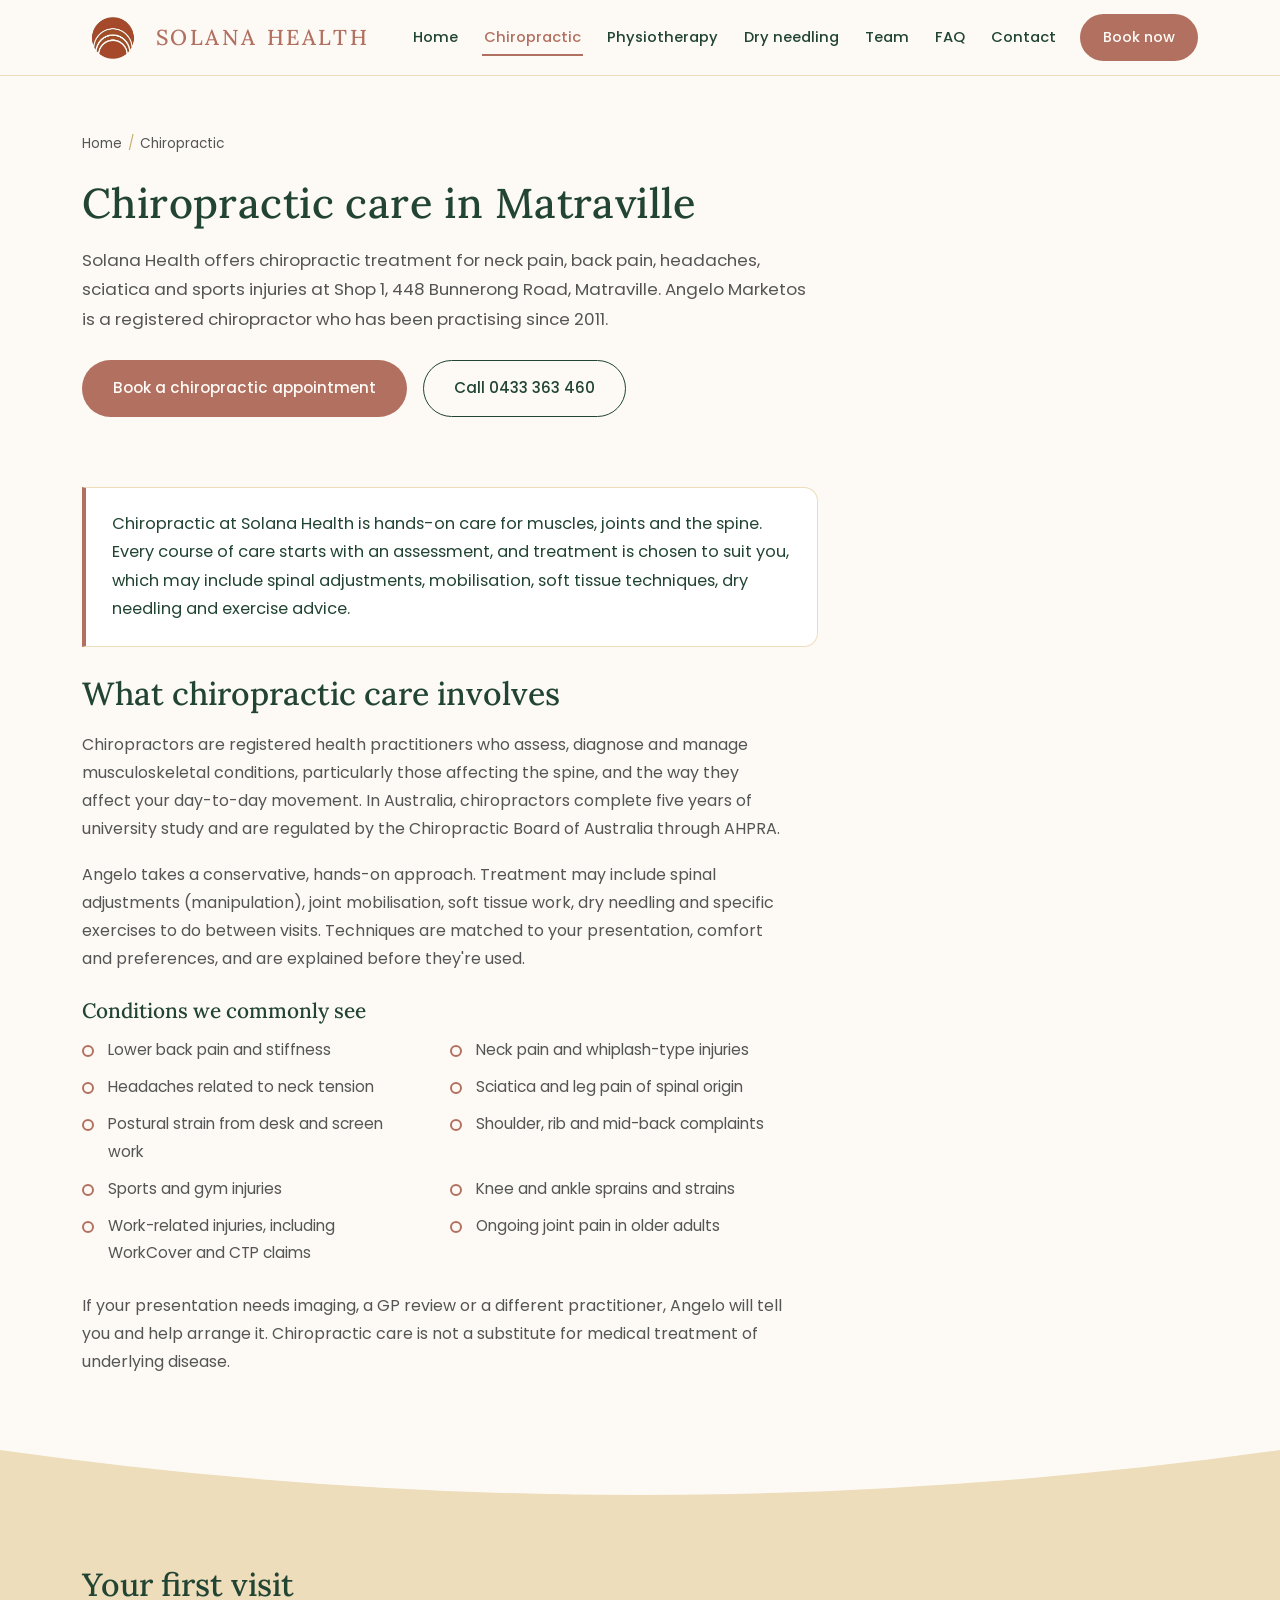
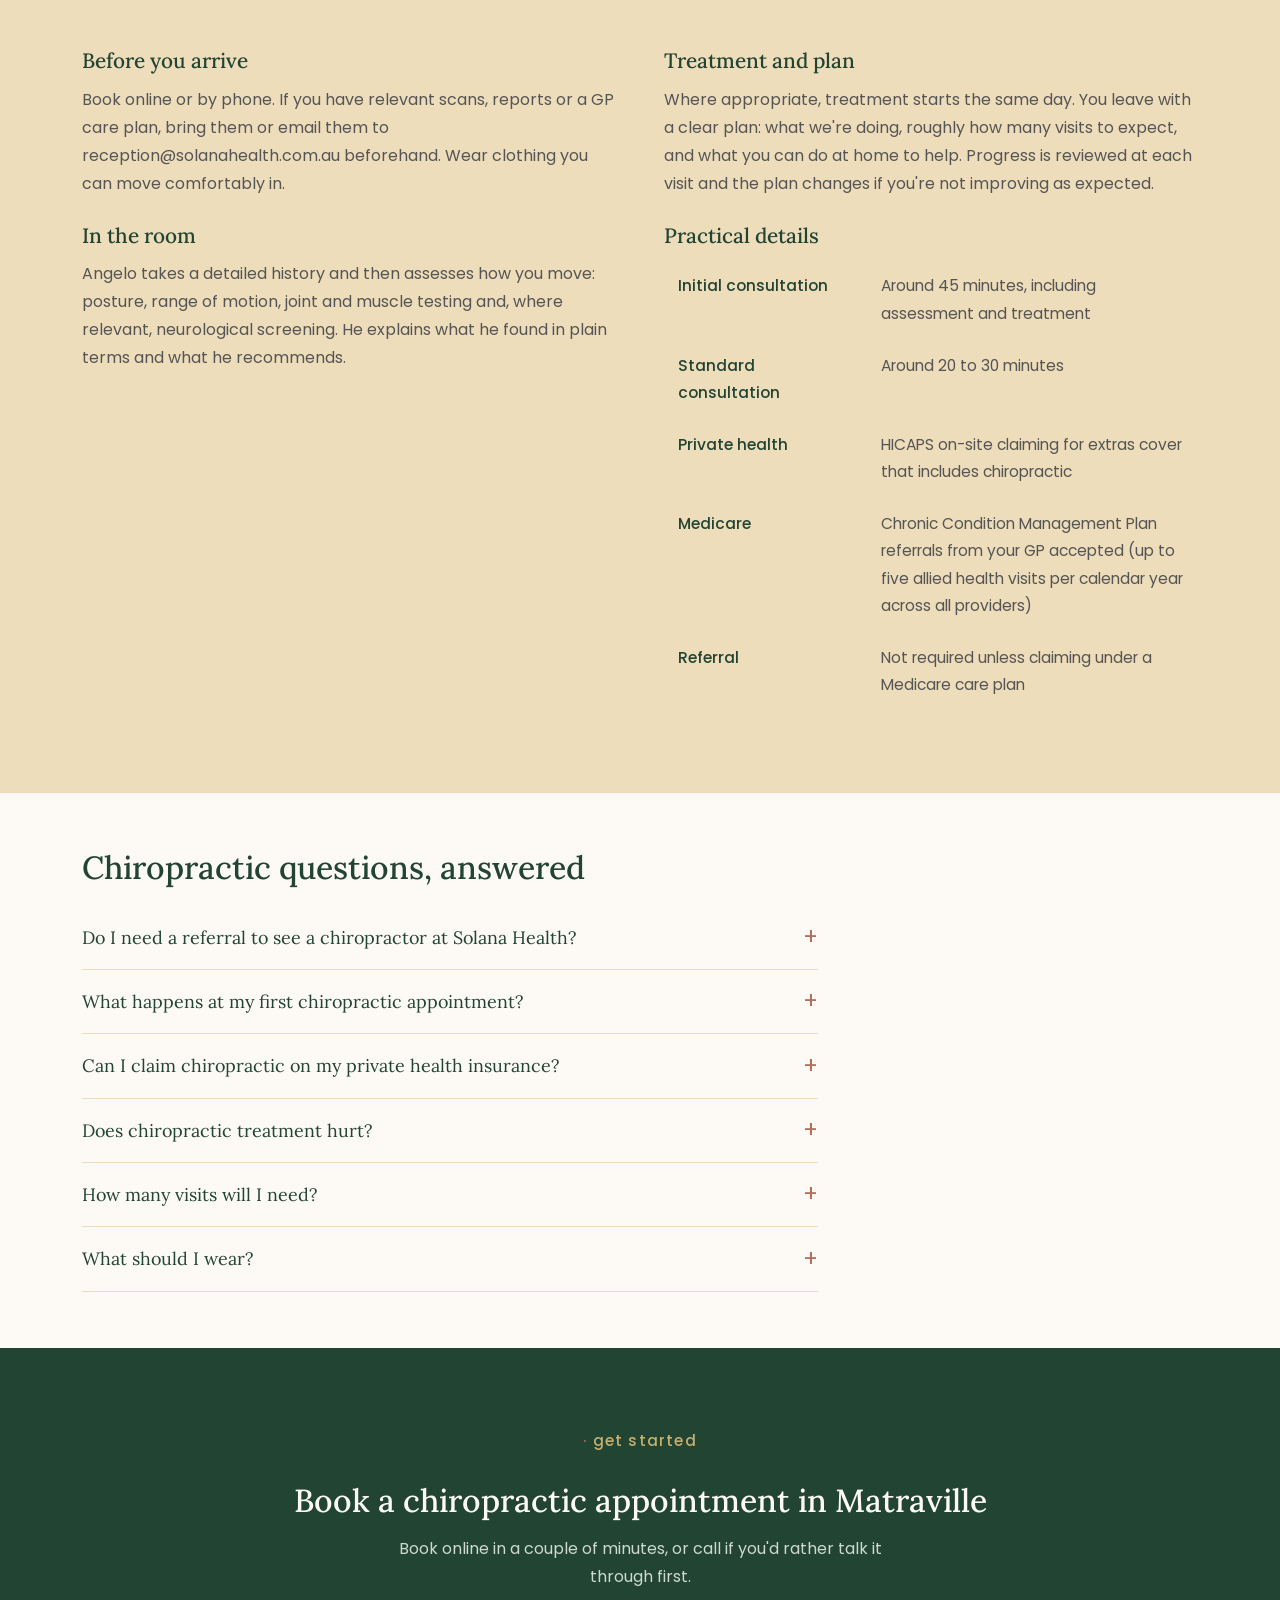
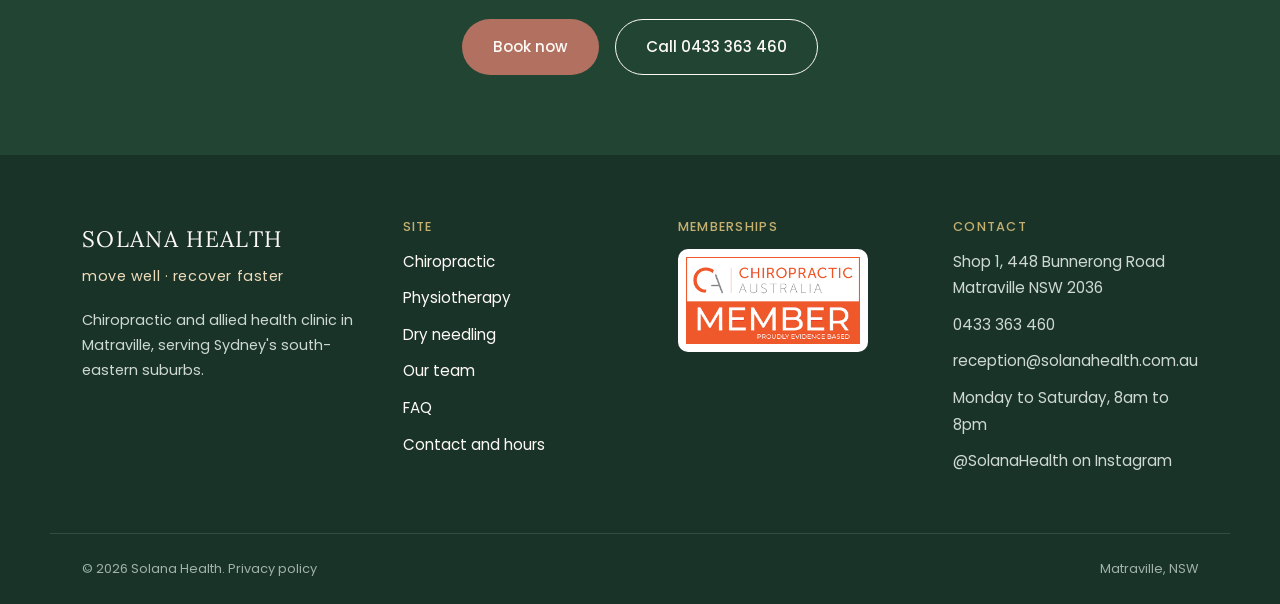
==== commit b5013bcf: "Change contact email from hello@ to reception@solanahealth.com.au Updates every page (visible text, " ====
--- a/chiropractor-matraville/index.html
+++ b/chiropractor-matraville/index.html
@@ -363,7 +363,7 @@
   <div class="two-col">
     <div>
       <h3>Before you arrive</h3>
-      <p>Book online or by phone. If you have relevant scans, reports or a GP care plan, please bring them to your first appointment. Wear clothing you can move comfortably in.</p>
+      <p>Book online or by phone. If you have relevant scans, reports or a GP care plan, bring them or email them to reception@solanahealth.com.au beforehand. Wear clothing you can move comfortably in.</p>
       <h3>In the room</h3>
       <p>Angelo takes a detailed history and then assesses how you move: posture, range of motion, joint and muscle testing and, where relevant, neurological screening. He explains what he found in plain terms and what he recommends.</p>
     </div>
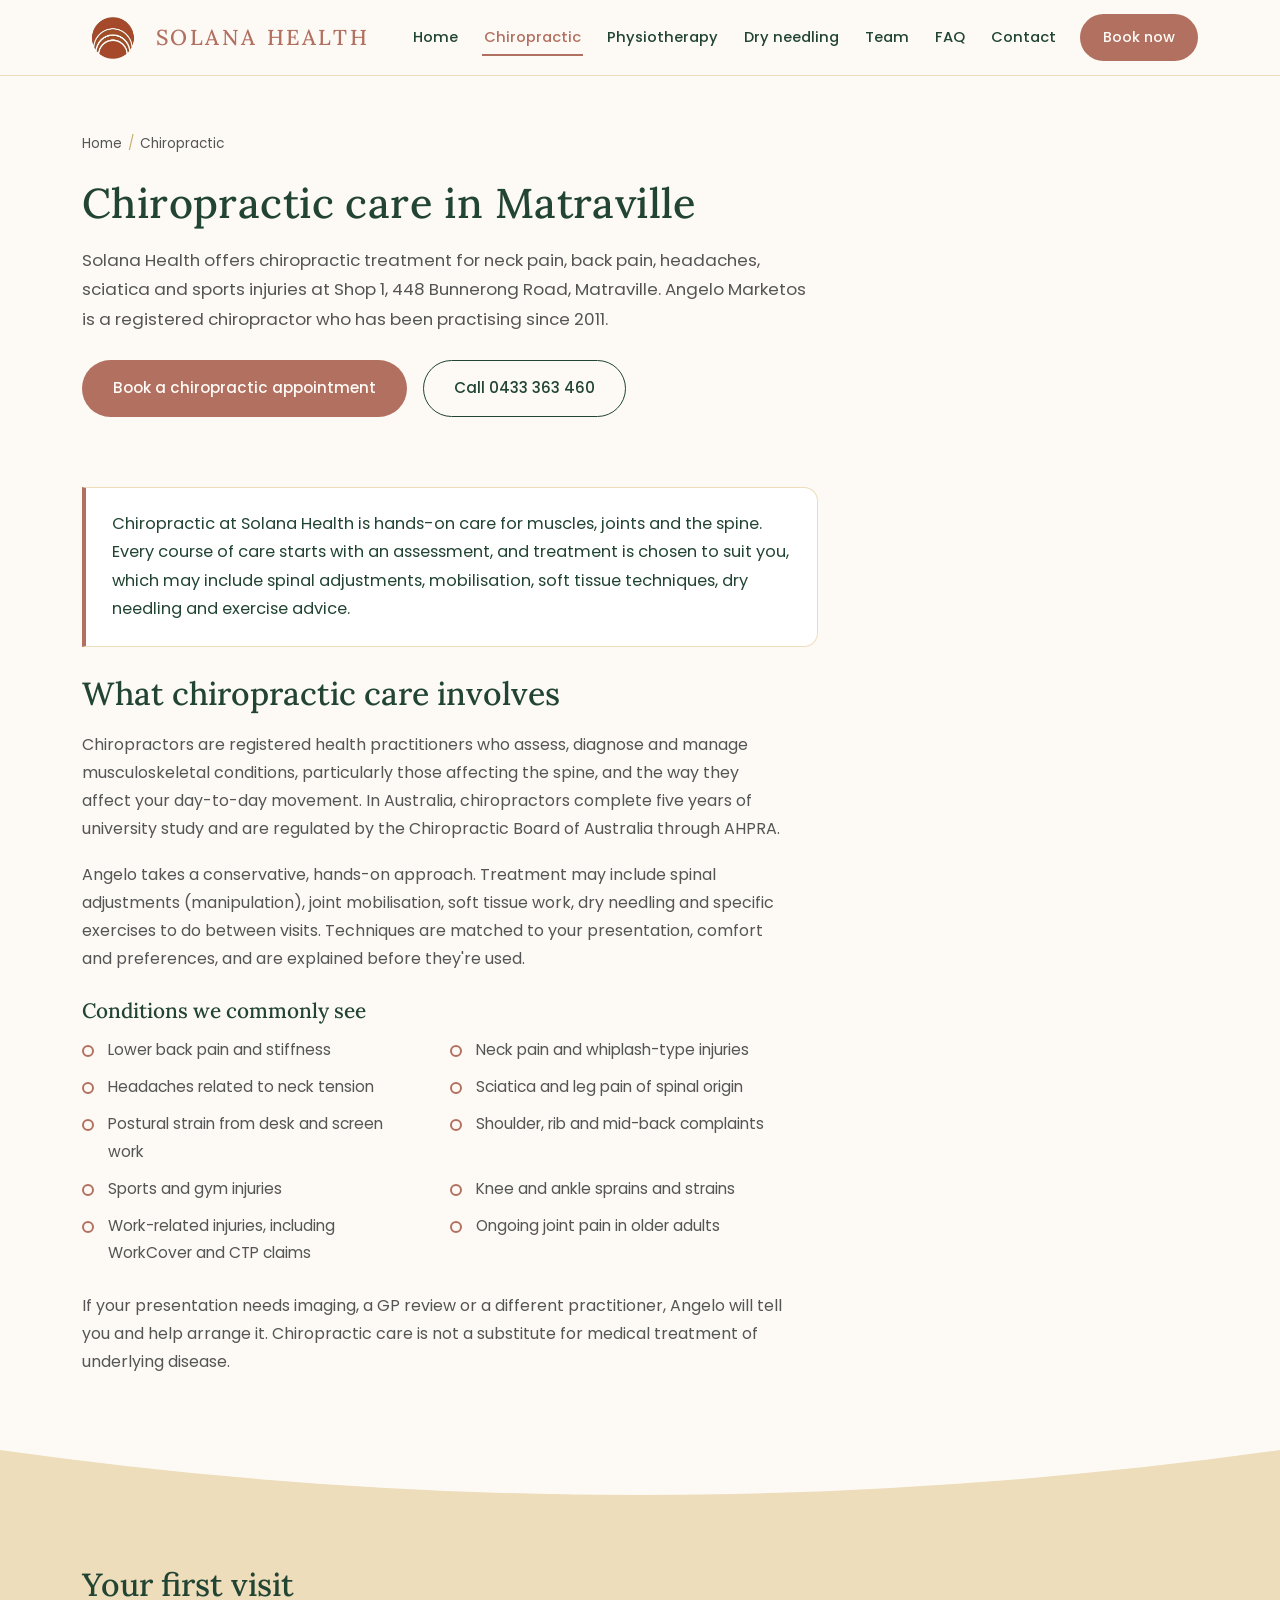
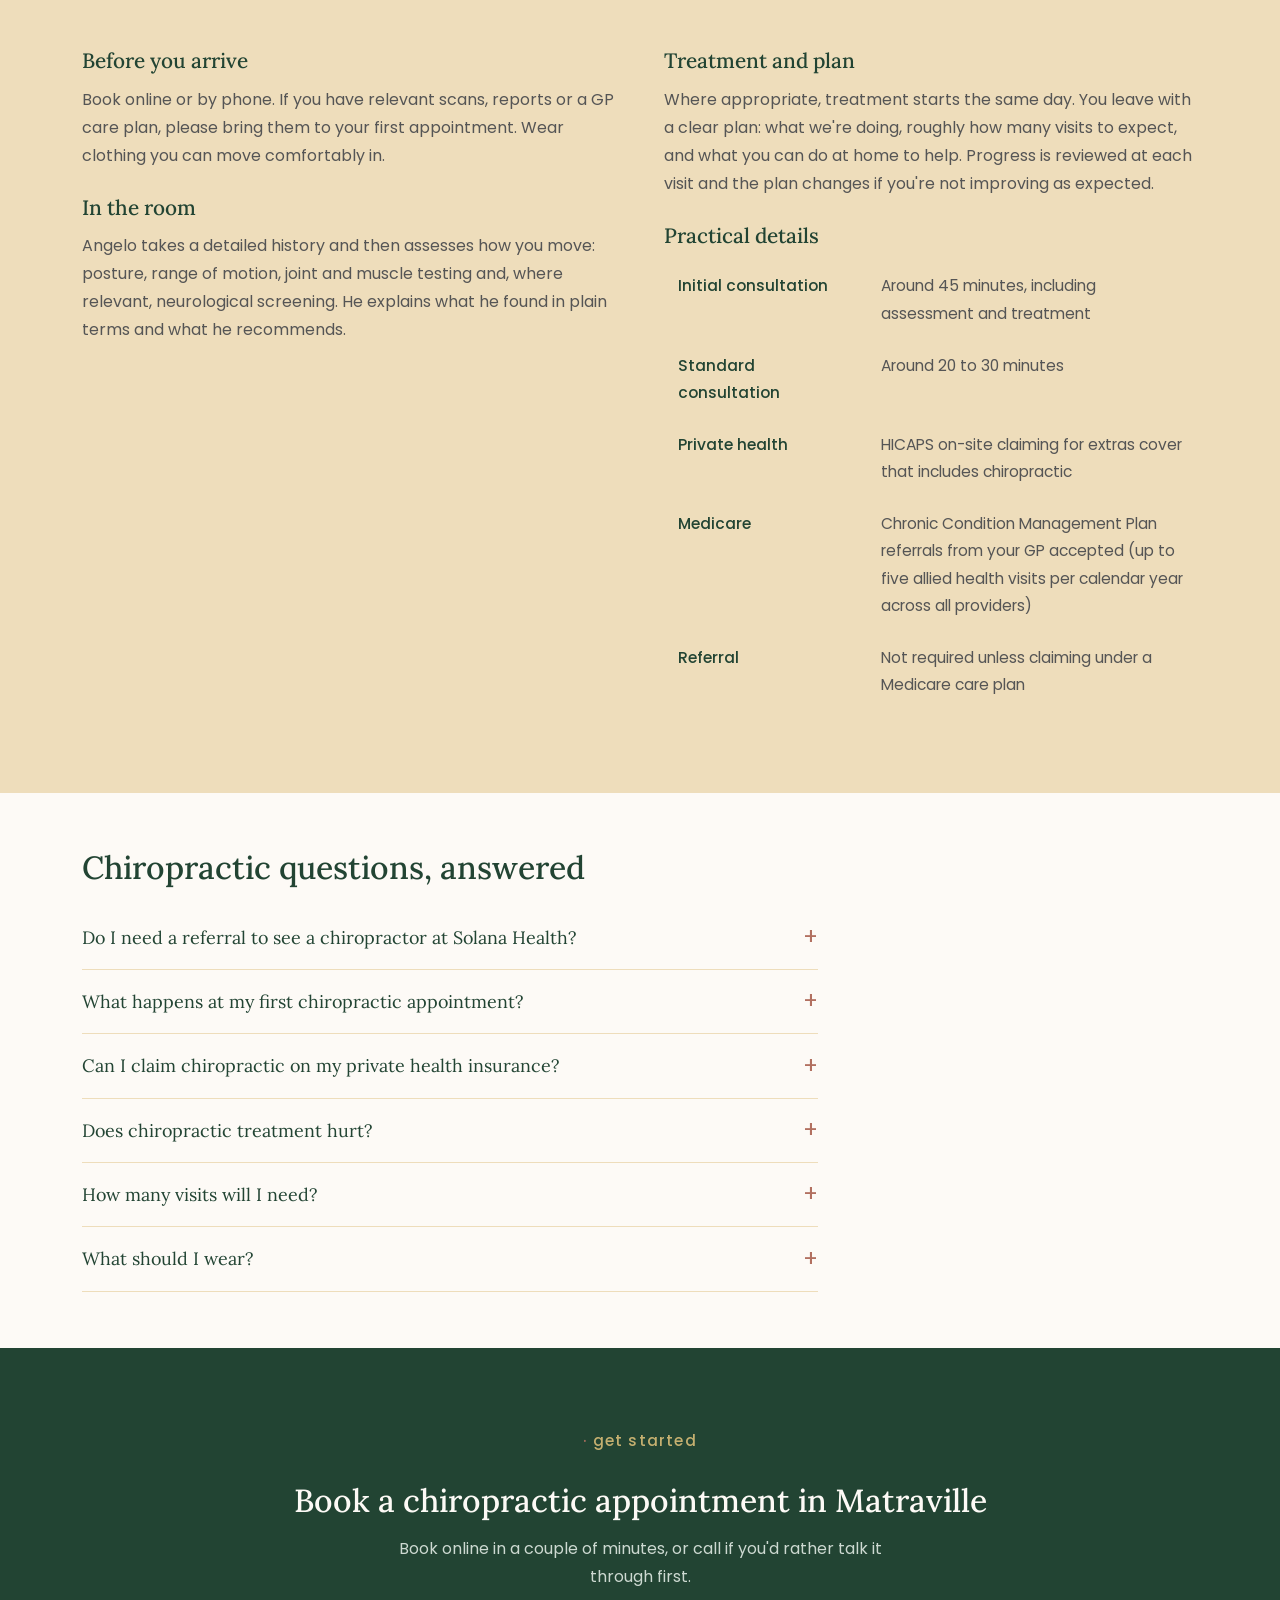
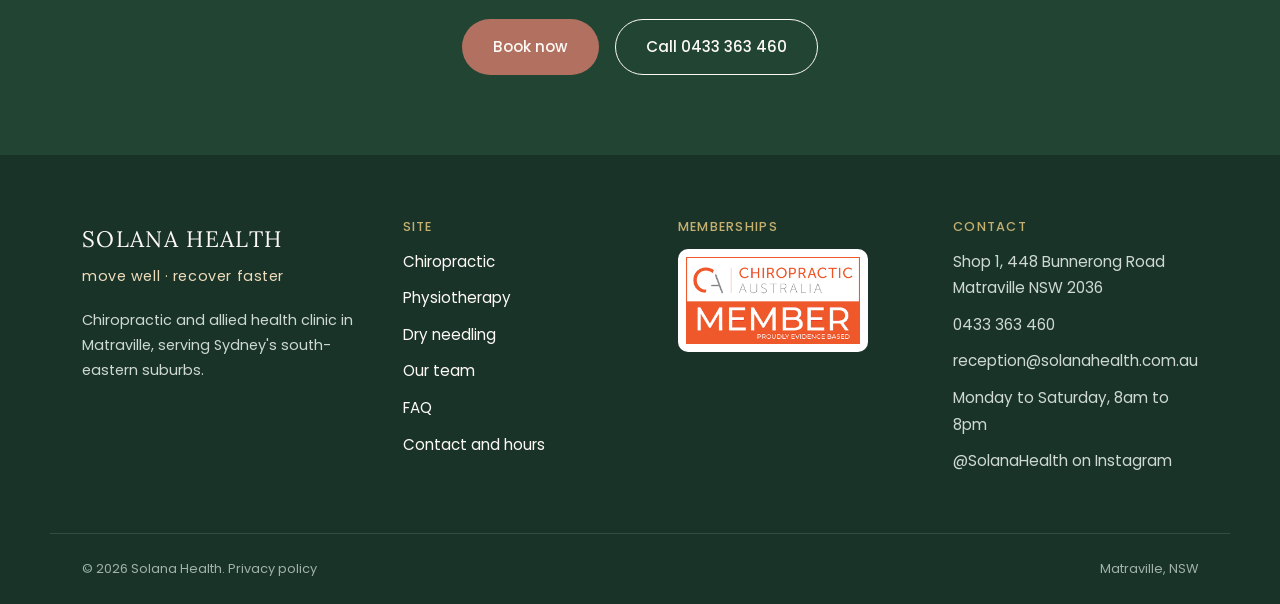
==== commit 6018b0a6: "Merge pull request #1 from SolanaHealth448/claude/elegant-babbage-i1ih6v Change contact email to rec" ====
--- a/chiropractor-matraville/index.html
+++ b/chiropractor-matraville/index.html
@@ -363,7 +363,7 @@
   <div class="two-col">
     <div>
       <h3>Before you arrive</h3>
-      <p>Book online or by phone. If you have relevant scans, reports or a GP care plan, bring them or email them to reception@solanahealth.com.au beforehand. Wear clothing you can move comfortably in.</p>
+      <p>Book online or by phone. If you have relevant scans, reports or a GP care plan, please bring them to your first appointment. Wear clothing you can move comfortably in.</p>
       <h3>In the room</h3>
       <p>Angelo takes a detailed history and then assesses how you move: posture, range of motion, joint and muscle testing and, where relevant, neurological screening. He explains what he found in plain terms and what he recommends.</p>
     </div>
